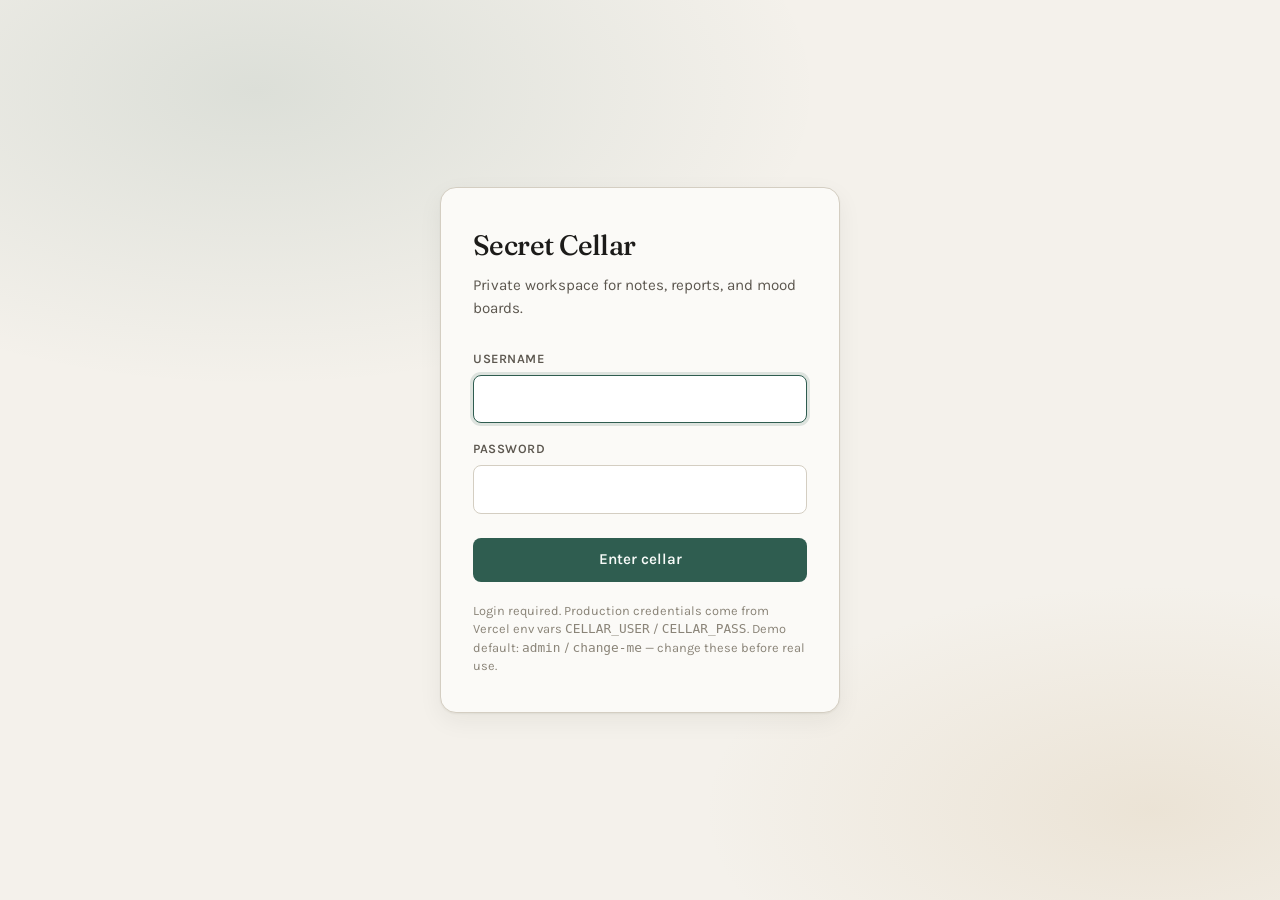
==== Secret-Cellar/index.html @ 3ec4ca54 "Add Secret Cellar — login-gated Notion-like workspace at /Secret-Cellar. Includes block editor, tran" ====
<!DOCTYPE html>
<html lang="en">
<head>
  <meta charset="UTF-8">
  <meta name="viewport" content="width=device-width, initial-scale=1.0">
  <meta name="robots" content="noindex, nofollow">
  <title>Secret Cellar — dollvovcinte</title>
  <link rel="preconnect" href="https://fonts.googleapis.com">
  <link rel="preconnect" href="https://fonts.gstatic.com" crossorigin>
  <link href="https://fonts.googleapis.com/css2?family=Fraunces:opsz,wght@9..144,400;9..144,500&family=IBM+Plex+Mono:wght@400;500&family=Karla:wght@400;600;700&display=swap" rel="stylesheet">
  <link rel="stylesheet" href="styles.css">
</head>
<body>
  <!--
    Secret Cellar — private collaborative docs for DVCT
    Setup: set Vercel env CELLAR_USER / CELLAR_PASS / CELLAR_SECRET
    Defaults for first login: admin / change-me  (change immediately in production)
  -->

  <div id="login-screen" class="login-screen">
    <form id="login-form" class="login-card" autocomplete="on">
      <h1 class="login-brand">Secret Cellar</h1>
      <p class="login-sub">Private workspace for notes, reports, and mood boards.</p>
      <div class="field">
        <label for="login-user">Username</label>
        <input id="login-user" name="username" type="text" required autocomplete="username" autofocus>
      </div>
      <div class="field">
        <label for="login-pass">Password</label>
        <input id="login-pass" name="password" type="password" required autocomplete="current-password">
      </div>
      <button id="login-btn" class="btn btn-primary" type="submit">Enter cellar</button>
      <div id="login-error" class="login-error hidden" role="alert"></div>
      <p class="login-hint">
        Login required. Production credentials come from Vercel env vars
        <code>CELLAR_USER</code> / <code>CELLAR_PASS</code>.
        Demo default: <code>admin</code> / <code>change-me</code> — change these before real use.
      </p>
    </form>
  </div>

  <button id="menu-btn" class="menu-btn" type="button" aria-label="Open menu" hidden>☰</button>
  <div id="sidebar-backdrop" class="sidebar-backdrop"></div>

  <div id="app" class="app hidden">
    <aside id="sidebar" class="sidebar">
      <div class="sidebar-top">
        <div class="sidebar-brand">Secret Cellar</div>
        <div id="sidebar-user" class="sidebar-user"></div>
      </div>
      <div class="sidebar-actions">
        <button type="button" class="btn btn-ghost" id="btn-new-page">+ Page</button>
        <button type="button" class="btn btn-ghost" id="btn-new-transcript">+ Notes</button>
        <button type="button" class="btn btn-ghost" id="btn-new-report">+ Report</button>
        <button type="button" class="btn btn-ghost" id="btn-new-mood">+ Mood</button>
      </div>
      <ul id="doc-list" class="doc-list"></ul>
      <div class="sidebar-foot">
        <button type="button" class="btn btn-ghost" id="btn-export">Export JSON</button>
        <button type="button" class="btn btn-ghost" id="btn-import">Import JSON</button>
        <input id="import-file" type="file" accept="application/json,.json" class="hidden">
        <button type="button" class="btn btn-ghost" id="btn-share">Copy share link</button>
        <p class="share-note">
          Shared between users via Export / Import or share link.
          Live multi-user sync needs a backend later. Data is stored in this browser’s localStorage.
        </p>
        <button type="button" class="btn btn-ghost btn-danger" id="btn-logout">Log out</button>
      </div>
    </aside>

    <main class="main">
      <div class="toolbar">
        <div class="toolbar-group">
          <button type="button" class="tool-btn" data-set-mode="page">Page</button>
          <button type="button" class="tool-btn" data-set-mode="transcript">Transcribe</button>
          <button type="button" class="tool-btn" data-set-mode="report">Report</button>
          <button type="button" class="tool-btn" data-set-mode="mood">Mood</button>
        </div>
        <span id="mode-badge" class="mode-badge">Page</span>
      </div>

      <div class="editor-scroll">
        <div id="empty-state" class="empty-state hidden">
          <h2>No pages yet</h2>
          <p>Create a page, transcription, report, or mood board to begin.</p>
          <button type="button" class="btn btn-primary" id="empty-create" style="width:auto;margin:0 auto">Create page</button>
        </div>

        <div id="editor-wrap" class="editor-wrap">
          <textarea id="doc-title" class="doc-title-input" rows="1" placeholder="Untitled"></textarea>
          <div id="report-meta" class="doc-meta">
            <label>
              Status
              <select id="doc-status">
                <option value="draft">Draft</option>
                <option value="in-progress">In progress</option>
                <option value="review">Review</option>
                <option value="final">Final</option>
              </select>
            </label>
            <label>
              Date
              <input id="doc-date" type="date">
            </label>
          </div>

          <div id="blocks" class="blocks"></div>
          <div id="add-block-bar" class="add-block-bar" aria-label="Add block"></div>

          <section id="mood-section" class="hidden">
            <div id="mood-board" class="mood-board"></div>
            <div class="mood-add-row">
              <div class="field">
                <label for="mood-image-url">Image URL</label>
                <input id="mood-image-url" type="url" placeholder="https://…">
              </div>
              <button type="button" class="btn btn-ghost" id="btn-mood-image" style="border:1px solid var(--line);background:#fff">Add image</button>
              <div class="field" style="flex:0">
                <label for="mood-color">Color</label>
                <input id="mood-color" type="color" value="#2f5d50">
              </div>
              <button type="button" class="btn btn-ghost" id="btn-mood-color" style="border:1px solid var(--line);background:#fff">Add swatch</button>
              <div class="field">
                <label for="mood-text-input">Text card</label>
                <input id="mood-text-input" type="text" placeholder="Short note">
              </div>
              <button type="button" class="btn btn-ghost" id="btn-mood-text" style="border:1px solid var(--line);background:#fff">Add text</button>
            </div>
          </section>
        </div>
      </div>
    </main>
  </div>

  <div id="toast" class="toast" role="status"></div>

  <script type="module" src="js/app.js"></script>
</body>
</html>
---- Secret-Cellar/styles.css ----
/* Secret-Cellar — calm Notion-inspired workspace */

:root {
  --bg: #f4f1eb;
  --bg-elevated: #fbfaf7;
  --bg-sidebar: #ebe6dc;
  --bg-hover: #e3ddd2;
  --bg-active: #d9d2c4;
  --ink: #1c1b19;
  --ink-soft: #5c574f;
  --ink-muted: #8a8478;
  --line: #d4cec2;
  --accent: #2f5d50;
  --accent-soft: #e4efe9;
  --accent-hover: #244a40;
  --danger: #8b3a2f;
  --danger-soft: #f5e8e5;
  --callout: #f0ebe0;
  --callout-border: #c4a574;
  --shadow: 0 1px 2px rgba(28, 27, 25, 0.06), 0 8px 24px rgba(28, 27, 25, 0.06);
  --radius: 10px;
  --font-ui: "Karla", "Segoe UI", sans-serif;
  --font-display: "Fraunces", Georgia, serif;
  --font-mono: "IBM Plex Mono", ui-monospace, monospace;
  --sidebar-w: 260px;
  --ease: cubic-bezier(0.22, 1, 0.36, 1);
}

*,
*::before,
*::after {
  box-sizing: border-box;
  margin: 0;
  padding: 0;
}

html,
body {
  height: 100%;
}

body {
  font-family: var(--font-ui);
  font-size: 16px;
  line-height: 1.55;
  color: var(--ink);
  background: var(--bg);
  -webkit-font-smoothing: antialiased;
}

button,
input,
textarea,
select {
  font: inherit;
  color: inherit;
}

button {
  cursor: pointer;
  border: none;
  background: none;
}

a {
  color: var(--accent);
}

.hidden {
  display: none !important;
}

/* ——— Login ——— */

.login-screen {
  min-height: 100%;
  display: grid;
  place-items: center;
  padding: 24px;
  background:
    radial-gradient(ellipse 80% 60% at 20% 10%, rgba(47, 93, 80, 0.12), transparent 55%),
    radial-gradient(ellipse 70% 50% at 90% 90%, rgba(196, 165, 116, 0.18), transparent 50%),
    var(--bg);
}

.login-card {
  width: min(400px, 100%);
  background: var(--bg-elevated);
  border: 1px solid var(--line);
  border-radius: 16px;
  padding: 36px 32px;
  box-shadow: var(--shadow);
  animation: rise 0.55s var(--ease) both;
}

.login-brand {
  font-family: var(--font-display);
  font-size: 1.75rem;
  font-weight: 500;
  letter-spacing: -0.02em;
  margin-bottom: 6px;
}

.login-sub {
  color: var(--ink-soft);
  font-size: 0.95rem;
  margin-bottom: 28px;
}

.field {
  display: flex;
  flex-direction: column;
  gap: 6px;
  margin-bottom: 16px;
}

.field label {
  font-size: 0.8rem;
  font-weight: 600;
  letter-spacing: 0.04em;
  text-transform: uppercase;
  color: var(--ink-soft);
}

.field input,
.field select,
.field textarea {
  width: 100%;
  padding: 11px 12px;
  border: 1px solid var(--line);
  border-radius: 8px;
  background: #fff;
  outline: none;
  transition: border-color 0.2s, box-shadow 0.2s;
}

.field input:focus,
.field select:focus,
.field textarea:focus {
  border-color: var(--accent);
  box-shadow: 0 0 0 3px rgba(47, 93, 80, 0.15);
}

.btn {
  display: inline-flex;
  align-items: center;
  justify-content: center;
  gap: 8px;
  padding: 10px 16px;
  border-radius: 8px;
  font-weight: 600;
  font-size: 0.95rem;
  transition: background 0.2s, color 0.2s, transform 0.15s;
}

.btn:active {
  transform: scale(0.98);
}

.btn-primary {
  background: var(--accent);
  color: #f7faf8;
  width: 100%;
  margin-top: 8px;
}

.btn-primary:hover {
  background: var(--accent-hover);
}

.btn-ghost {
  color: var(--ink-soft);
  padding: 8px 10px;
}

.btn-ghost:hover {
  background: var(--bg-hover);
  color: var(--ink);
}

.btn-danger {
  color: var(--danger);
}

.btn-danger:hover {
  background: var(--danger-soft);
}

.login-error {
  margin-top: 12px;
  padding: 10px 12px;
  border-radius: 8px;
  background: var(--danger-soft);
  color: var(--danger);
  font-size: 0.9rem;
}

.login-hint {
  margin-top: 20px;
  font-size: 0.8rem;
  color: var(--ink-muted);
  line-height: 1.45;
}

/* ——— App shell ——— */

.app {
  display: grid;
  grid-template-columns: var(--sidebar-w) 1fr;
  height: 100%;
  min-height: 100vh;
}

.sidebar {
  background: var(--bg-sidebar);
  border-right: 1px solid var(--line);
  display: flex;
  flex-direction: column;
  min-height: 0;
  animation: slide-in 0.4s var(--ease) both;
}

.sidebar-top {
  padding: 18px 16px 12px;
  border-bottom: 1px solid var(--line);
}

.sidebar-brand {
  font-family: var(--font-display);
  font-size: 1.2rem;
  font-weight: 500;
  margin-bottom: 2px;
}

.sidebar-user {
  font-size: 0.8rem;
  color: var(--ink-muted);
}

.sidebar-actions {
  display: flex;
  flex-wrap: wrap;
  gap: 4px;
  padding: 10px 10px 6px;
}

.sidebar-actions .btn {
  font-size: 0.82rem;
  padding: 7px 10px;
}

.doc-list {
  flex: 1;
  overflow-y: auto;
  padding: 6px 8px 16px;
  list-style: none;
}

.doc-item {
  display: flex;
  align-items: center;
  gap: 8px;
  width: 100%;
  text-align: left;
  padding: 10px 12px;
  border-radius: 8px;
  margin-bottom: 2px;
  color: var(--ink-soft);
  transition: background 0.15s, color 0.15s;
}

.doc-item:hover {
  background: var(--bg-hover);
  color: var(--ink);
}

.doc-item.active {
  background: var(--bg-active);
  color: var(--ink);
  font-weight: 600;
}

.doc-item .doc-icon {
  font-size: 0.85rem;
  opacity: 0.7;
  width: 1.2em;
  flex-shrink: 0;
}

.doc-item .doc-title {
  flex: 1;
  overflow: hidden;
  text-overflow: ellipsis;
  white-space: nowrap;
  font-size: 0.92rem;
}

.doc-item .doc-delete {
  opacity: 0;
  color: var(--ink-muted);
  padding: 2px 6px;
  border-radius: 4px;
  font-size: 0.85rem;
}

.doc-item:hover .doc-delete {
  opacity: 1;
}

.doc-item .doc-delete:hover {
  background: var(--danger-soft);
  color: var(--danger);
}

.sidebar-foot {
  padding: 10px;
  border-top: 1px solid var(--line);
  display: flex;
  flex-direction: column;
  gap: 4px;
}

.share-note {
  font-size: 0.72rem;
  color: var(--ink-muted);
  padding: 4px 6px 8px;
  line-height: 1.4;
}

/* ——— Main ——— */

.main {
  display: flex;
  flex-direction: column;
  min-width: 0;
  min-height: 0;
  background: var(--bg-elevated);
}

.toolbar {
  display: flex;
  flex-wrap: wrap;
  align-items: center;
  gap: 8px;
  padding: 10px 20px;
  border-bottom: 1px solid var(--line);
  background: rgba(251, 250, 247, 0.92);
  backdrop-filter: blur(8px);
  position: sticky;
  top: 0;
  z-index: 10;
}

.toolbar-group {
  display: flex;
  flex-wrap: wrap;
  align-items: center;
  gap: 4px;
}

.toolbar-sep {
  width: 1px;
  height: 22px;
  background: var(--line);
  margin: 0 4px;
}

.tool-btn {
  padding: 6px 10px;
  border-radius: 6px;
  font-size: 0.82rem;
  font-weight: 600;
  color: var(--ink-soft);
}

.tool-btn:hover {
  background: var(--bg-hover);
  color: var(--ink);
}

.tool-btn.active-mode {
  background: var(--accent-soft);
  color: var(--accent);
}

.mode-badge {
  margin-left: auto;
  font-size: 0.75rem;
  font-weight: 600;
  letter-spacing: 0.06em;
  text-transform: uppercase;
  color: var(--accent);
  background: var(--accent-soft);
  padding: 4px 10px;
  border-radius: 999px;
}

.editor-scroll {
  flex: 1;
  overflow-y: auto;
  padding: 28px 24px 80px;
}

.editor-wrap {
  max-width: 720px;
  margin: 0 auto;
  animation: rise 0.4s var(--ease) both;
}

.doc-title-input {
  width: 100%;
  border: none;
  background: transparent;
  font-family: var(--font-display);
  font-size: clamp(1.75rem, 4vw, 2.35rem);
  font-weight: 500;
  letter-spacing: -0.02em;
  line-height: 1.2;
  margin-bottom: 8px;
  outline: none;
  resize: none;
}

.doc-meta {
  display: flex;
  flex-wrap: wrap;
  gap: 12px;
  align-items: center;
  margin-bottom: 28px;
  color: var(--ink-muted);
  font-size: 0.85rem;
}

.doc-meta select,
.doc-meta input[type="date"] {
  border: 1px solid var(--line);
  border-radius: 6px;
  padding: 4px 8px;
  background: #fff;
  font-size: 0.85rem;
}

.empty-state {
  text-align: center;
  padding: 80px 24px;
  color: var(--ink-soft);
}

.empty-state h2 {
  font-family: var(--font-display);
  font-weight: 500;
  font-size: 1.6rem;
  color: var(--ink);
  margin-bottom: 8px;
}

.empty-state p {
  margin-bottom: 20px;
}

/* ——— Blocks ——— */

.blocks {
  display: flex;
  flex-direction: column;
  gap: 4px;
}

.block {
  position: relative;
  display: grid;
  grid-template-columns: 28px 1fr;
  gap: 4px;
  align-items: start;
  border-radius: 6px;
  padding: 2px 0;
}

.block-handle {
  opacity: 0;
  color: var(--ink-muted);
  font-size: 0.85rem;
  padding: 8px 0;
  text-align: center;
  cursor: grab;
  user-select: none;
  transition: opacity 0.15s;
}

.block:hover .block-handle,
.block:focus-within .block-handle {
  opacity: 1;
}

.block-body {
  min-width: 0;
}

.block-content {
  width: 100%;
  border: none;
  background: transparent;
  outline: none;
  resize: none;
  padding: 6px 8px;
  border-radius: 6px;
  line-height: 1.6;
  min-height: 1.6em;
}

.block-content:hover {
  background: rgba(0, 0, 0, 0.02);
}

.block-content:focus {
  background: rgba(47, 93, 80, 0.04);
}

.block[data-type="heading1"] .block-content {
  font-family: var(--font-display);
  font-size: 1.65rem;
  font-weight: 500;
  letter-spacing: -0.02em;
}

.block[data-type="heading2"] .block-content {
  font-family: var(--font-display);
  font-size: 1.35rem;
  font-weight: 500;
}

.block[data-type="heading3"] .block-content {
  font-family: var(--font-display);
  font-size: 1.15rem;
  font-weight: 500;
}

.block[data-type="bullet"] .block-body::before,
.block[data-type="numbered"] .block-body::before {
  content: "•";
  position: absolute;
  left: 36px;
  top: 8px;
  color: var(--ink-soft);
  font-weight: 700;
}

.block[data-type="numbered"] .block-body::before {
  content: attr(data-num) ".";
  font-weight: 600;
  font-variant-numeric: tabular-nums;
}

.block[data-type="bullet"] .block-content,
.block[data-type="numbered"] .block-content {
  padding-left: 22px;
}

.block[data-type="divider"] .block-body {
  padding: 14px 8px;
}

.divider-line {
  height: 1px;
  background: var(--line);
  width: 100%;
}

.block[data-type="callout"] .block-body {
  background: var(--callout);
  border-left: 3px solid var(--callout-border);
  border-radius: 8px;
  padding: 4px;
}

.block[data-type="transcript"] .block-content {
  font-family: var(--font-mono);
  font-size: 0.92rem;
  line-height: 1.7;
  min-height: 4.5em;
  background: #fff;
  border: 1px solid var(--line);
  border-radius: 8px;
}

.block-meta-row {
  display: flex;
  gap: 8px;
  align-items: center;
  padding: 4px 8px 0;
  font-size: 0.75rem;
  color: var(--ink-muted);
  font-family: var(--font-mono);
}

.block-actions {
  position: absolute;
  right: 0;
  top: 4px;
  display: none;
  gap: 2px;
  background: var(--bg-elevated);
  border: 1px solid var(--line);
  border-radius: 6px;
  padding: 2px;
  box-shadow: var(--shadow);
  z-index: 5;
}

.block:hover .block-actions,
.block:focus-within .block-actions {
  display: flex;
}

.block-actions button {
  padding: 4px 7px;
  border-radius: 4px;
  font-size: 0.75rem;
  color: var(--ink-soft);
}

.block-actions button:hover {
  background: var(--bg-hover);
  color: var(--ink);
}

.add-block-bar {
  display: flex;
  flex-wrap: wrap;
  gap: 6px;
  margin-top: 16px;
  padding-top: 12px;
  border-top: 1px dashed var(--line);
}

.add-block-bar .tool-btn {
  font-size: 0.78rem;
  border: 1px solid var(--line);
  background: #fff;
}

/* ——— Mood board ——— */

.mood-board {
  display: grid;
  grid-template-columns: repeat(auto-fill, minmax(160px, 1fr));
  gap: 12px;
  margin-top: 8px;
}

.mood-card {
  position: relative;
  background: #fff;
  border: 1px solid var(--line);
  border-radius: 12px;
  overflow: hidden;
  min-height: 120px;
  cursor: grab;
  transition: box-shadow 0.2s, transform 0.2s;
  animation: rise 0.35s var(--ease) both;
}

.mood-card:hover {
  box-shadow: var(--shadow);
}

.mood-card.dragging {
  opacity: 0.55;
  transform: scale(0.98);
}

.mood-card[data-kind="color"] {
  min-height: 140px;
}

.mood-swatch {
  height: 100%;
  min-height: 140px;
  display: flex;
  align-items: flex-end;
  padding: 10px;
}

.mood-swatch span {
  background: rgba(255, 255, 255, 0.85);
  padding: 3px 8px;
  border-radius: 4px;
  font-family: var(--font-mono);
  font-size: 0.75rem;
  color: var(--ink);
}

.mood-card img {
  display: block;
  width: 100%;
  height: 160px;
  object-fit: cover;
}

.mood-card .mood-text {
  padding: 14px;
  font-size: 0.95rem;
  line-height: 1.45;
  min-height: 100px;
  border: none;
  width: 100%;
  resize: vertical;
  outline: none;
  background: transparent;
}

.mood-card .mood-remove {
  position: absolute;
  top: 6px;
  right: 6px;
  width: 26px;
  height: 26px;
  border-radius: 50%;
  background: rgba(255, 255, 255, 0.9);
  border: 1px solid var(--line);
  color: var(--ink-soft);
  font-size: 0.85rem;
  display: grid;
  place-items: center;
  opacity: 0;
  transition: opacity 0.15s;
}

.mood-card:hover .mood-remove {
  opacity: 1;
}

.mood-add-row {
  display: flex;
  flex-wrap: wrap;
  gap: 8px;
  margin-top: 16px;
  align-items: end;
}

.mood-add-row .field {
  margin: 0;
  flex: 1;
  min-width: 140px;
}

.toast {
  position: fixed;
  bottom: 24px;
  left: 50%;
  transform: translateX(-50%) translateY(20px);
  background: var(--ink);
  color: #f7f6f3;
  padding: 10px 18px;
  border-radius: 999px;
  font-size: 0.9rem;
  opacity: 0;
  pointer-events: none;
  transition: opacity 0.25s, transform 0.25s var(--ease);
  z-index: 100;
  max-width: min(90vw, 420px);
  text-align: center;
}

.toast.show {
  opacity: 1;
  transform: translateX(-50%) translateY(0);
}

.menu-btn {
  display: none;
  position: fixed;
  top: 12px;
  left: 12px;
  z-index: 30;
  width: 42px;
  height: 42px;
  border-radius: 10px;
  background: var(--bg-elevated);
  border: 1px solid var(--line);
  box-shadow: var(--shadow);
  font-size: 1.1rem;
}

.menu-btn[hidden] {
  display: none !important;
}

.sidebar-backdrop {
  display: none;
}

@keyframes rise {
  from {
    opacity: 0;
    transform: translateY(10px);
  }
  to {
    opacity: 1;
    transform: translateY(0);
  }
}

@keyframes slide-in {
  from {
    opacity: 0;
    transform: translateX(-8px);
  }
  to {
    opacity: 1;
    transform: translateX(0);
  }
}

/* ——— Mobile ——— */

@media (max-width: 800px) {
  .menu-btn {
    display: grid;
    place-items: center;
  }

  .app {
    grid-template-columns: 1fr;
  }

  .sidebar {
    position: fixed;
    inset: 0 auto 0 0;
    width: min(var(--sidebar-w), 86vw);
    z-index: 40;
    transform: translateX(-105%);
    transition: transform 0.3s var(--ease);
    box-shadow: var(--shadow);
  }

  .sidebar.open {
    transform: translateX(0);
  }

  .sidebar-backdrop {
    display: block;
    position: fixed;
    inset: 0;
    background: rgba(28, 27, 25, 0.35);
    z-index: 35;
    opacity: 0;
    pointer-events: none;
    transition: opacity 0.25s;
  }

  .sidebar-backdrop.show {
    opacity: 1;
    pointer-events: auto;
  }

  .editor-scroll {
    padding: 64px 16px 80px;
  }

  .toolbar {
    padding: 10px 12px 10px 56px;
  }

  .mode-badge {
    margin-left: 0;
    width: 100%;
    text-align: center;
  }

  .block-handle {
    opacity: 0.4;
  }
}
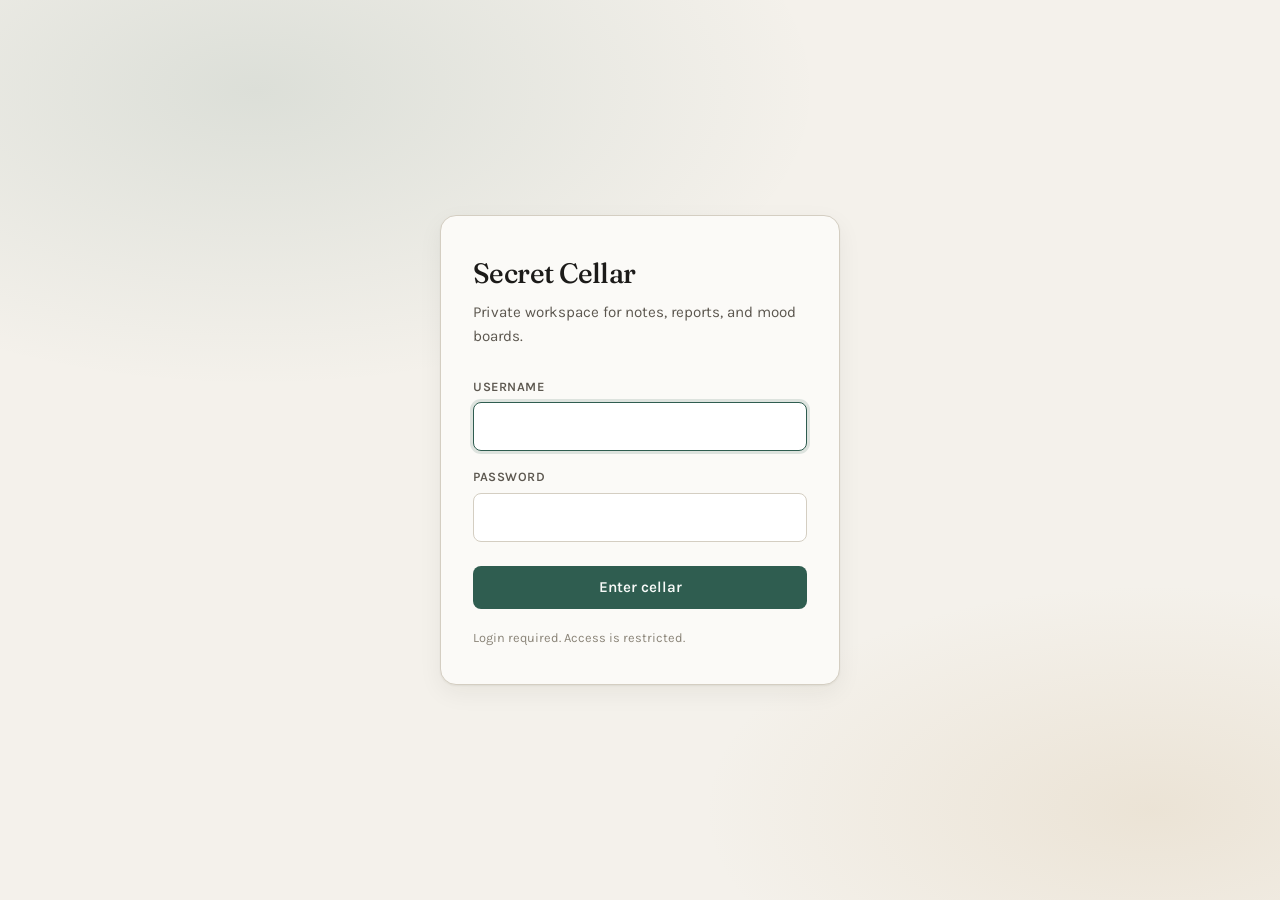
==== commit c6f47b27: "Fix Secret Cellar production paths and auth, add dictation and spec. Production defects: - Reference" ====
--- a/Secret-Cellar/index.html
+++ b/Secret-Cellar/index.html
@@ -8,13 +8,13 @@
   <link rel="preconnect" href="https://fonts.googleapis.com">
   <link rel="preconnect" href="https://fonts.gstatic.com" crossorigin>
   <link href="https://fonts.googleapis.com/css2?family=Fraunces:opsz,wght@9..144,400;9..144,500&family=IBM+Plex+Mono:wght@400;500&family=Karla:wght@400;600;700&display=swap" rel="stylesheet">
-  <link rel="stylesheet" href="styles.css">
+  <link rel="stylesheet" href="/Secret-Cellar/styles.css">
 </head>
 <body>
   <!--
     Secret Cellar — private collaborative docs for DVCT
-    Setup: set Vercel env CELLAR_USER / CELLAR_PASS / CELLAR_SECRET
-    Defaults for first login: admin / change-me  (change immediately in production)
+    Setup: set Vercel env CELLAR_USER / CELLAR_PASS / CELLAR_SECRET.
+    Without those vars a deployed instance refuses all logins. See Secret-Cellar/README.md.
   -->
 
   <div id="login-screen" class="login-screen">
@@ -32,9 +32,7 @@
       <button id="login-btn" class="btn btn-primary" type="submit">Enter cellar</button>
       <div id="login-error" class="login-error hidden" role="alert"></div>
       <p class="login-hint">
-        Login required. Production credentials come from Vercel env vars
-        <code>CELLAR_USER</code> / <code>CELLAR_PASS</code>.
-        Demo default: <code>admin</code> / <code>change-me</code> — change these before real use.
+        Login required. Access is restricted.
       </p>
     </form>
   </div>
@@ -134,6 +132,6 @@
 
   <div id="toast" class="toast" role="status"></div>
 
-  <script type="module" src="js/app.js"></script>
+  <script type="module" src="/Secret-Cellar/js/app.js"></script>
 </body>
 </html>
--- a/Secret-Cellar/styles.css
+++ b/Secret-Cellar/styles.css
@@ -593,6 +593,76 @@
   font-family: var(--font-mono);
 }
 
+.dictate-btn {
+  display: inline-flex;
+  align-items: center;
+  gap: 6px;
+  padding: 3px 10px;
+  border: 1px solid var(--line);
+  border-radius: 999px;
+  background: #fff;
+  color: var(--ink-soft);
+  font-size: 0.75rem;
+  font-family: var(--font-mono);
+  transition: background 0.15s, color 0.15s, border-color 0.15s;
+}
+
+.dictate-btn:hover:not(:disabled) {
+  background: var(--bg-hover);
+  color: var(--ink);
+}
+
+.dictate-btn:disabled {
+  opacity: 0.5;
+  cursor: not-allowed;
+}
+
+.dictate-dot {
+  width: 7px;
+  height: 7px;
+  border-radius: 50%;
+  background: var(--ink-muted);
+  flex-shrink: 0;
+}
+
+.dictate-btn.recording {
+  background: var(--danger-soft);
+  border-color: var(--danger);
+  color: var(--danger);
+}
+
+.dictate-btn.recording .dictate-dot {
+  background: var(--danger);
+  animation: dictate-pulse 1.2s ease-in-out infinite;
+}
+
+@keyframes dictate-pulse {
+  0%,
+  100% {
+    opacity: 1;
+    transform: scale(1);
+  }
+  50% {
+    opacity: 0.4;
+    transform: scale(1.35);
+  }
+}
+
+@media (prefers-reduced-motion: reduce) {
+  .dictate-btn.recording .dictate-dot {
+    animation: none;
+  }
+}
+
+.dictate-interim {
+  padding: 2px 8px 6px;
+  min-height: 1.2em;
+  font-size: 0.8rem;
+  font-style: italic;
+  color: var(--ink-muted);
+  font-family: var(--font-mono);
+}
+
 .block-actions {
   position: absolute;
   right: 0;
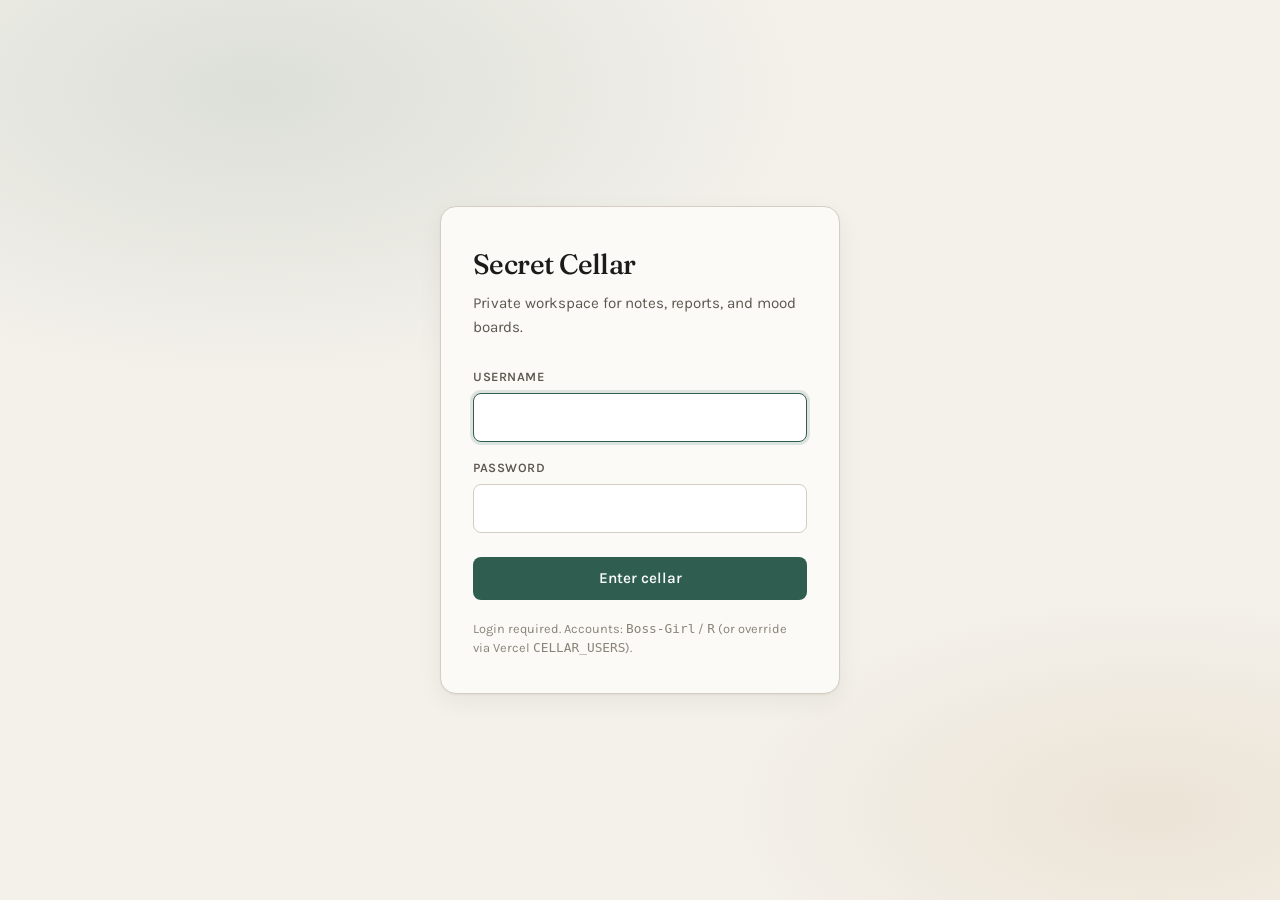
==== commit aa0e3206: "Add multi-account Secret-Cellar login for Boss-Girl and R. Co-authored-by: roollamora <roollamora@us" ====
--- a/Secret-Cellar/index.html
+++ b/Secret-Cellar/index.html
@@ -8,13 +8,13 @@
   <link rel="preconnect" href="https://fonts.googleapis.com">
   <link rel="preconnect" href="https://fonts.gstatic.com" crossorigin>
   <link href="https://fonts.googleapis.com/css2?family=Fraunces:opsz,wght@9..144,400;9..144,500&family=IBM+Plex+Mono:wght@400;500&family=Karla:wght@400;600;700&display=swap" rel="stylesheet">
-  <link rel="stylesheet" href="/Secret-Cellar/styles.css">
+  <link rel="stylesheet" href="styles.css">
 </head>
 <body>
   <!--
     Secret Cellar — private collaborative docs for DVCT
-    Setup: set Vercel env CELLAR_USER / CELLAR_PASS / CELLAR_SECRET.
-    Without those vars a deployed instance refuses all logins. See Secret-Cellar/README.md.
+    Setup: set Vercel env CELLAR_USER / CELLAR_PASS / CELLAR_SECRET
+    Defaults for first login: admin / change-me  (change immediately in production)
   -->
 
   <div id="login-screen" class="login-screen">
@@ -32,7 +32,8 @@
       <button id="login-btn" class="btn btn-primary" type="submit">Enter cellar</button>
       <div id="login-error" class="login-error hidden" role="alert"></div>
       <p class="login-hint">
-        Login required. Access is restricted.
+        Login required. Accounts: <code>Boss-Girl</code> / <code>R</code>
+        (or override via Vercel <code>CELLAR_USERS</code>).
       </p>
     </form>
   </div>
@@ -132,6 +133,6 @@
 
   <div id="toast" class="toast" role="status"></div>
 
-  <script type="module" src="/Secret-Cellar/js/app.js"></script>
+  <script type="module" src="js/app.js"></script>
 </body>
 </html>
